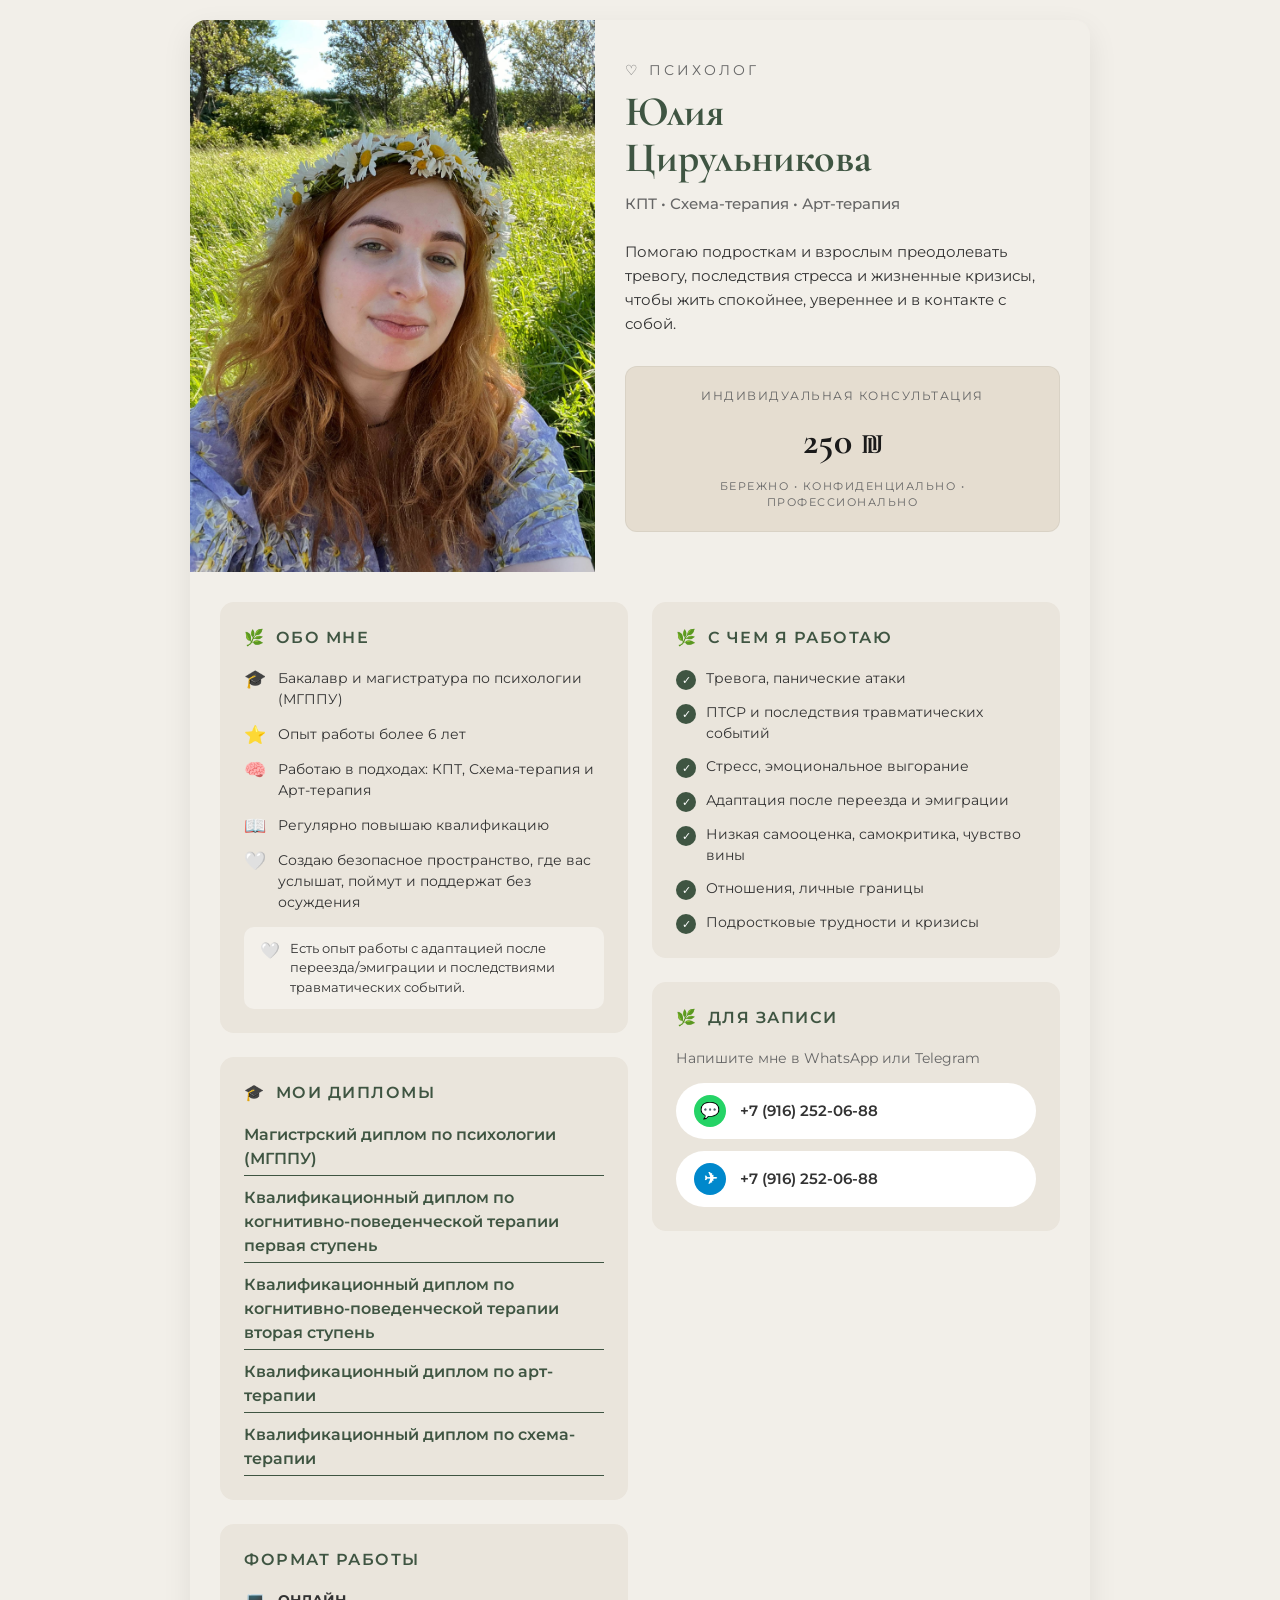
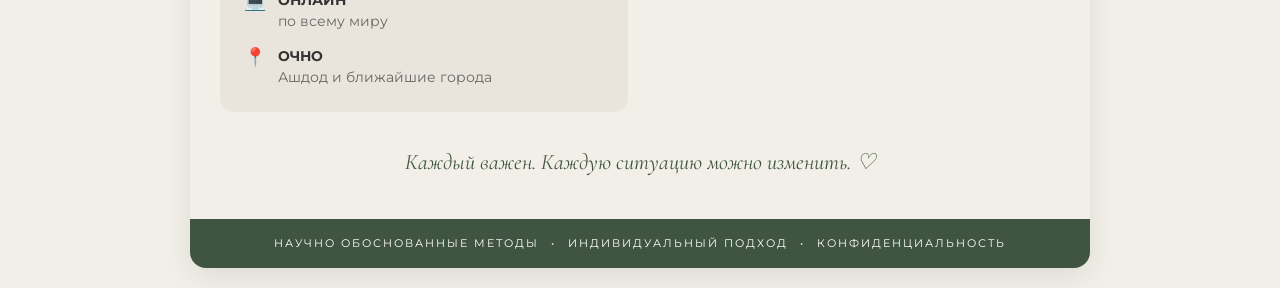
==== index.html @ 075dfcdb "rotate files" ====
<!DOCTYPE html>
<html lang="ru">
<head>
    <meta charset="UTF-8">
    <meta name="viewport" content="width=device-width, initial-scale=1.0">
    <title>Психолог Юлия Цирульникова</title>
    <link rel="preconnect" href="https://fonts.googleapis.com">
    <link rel="preconnect" href="https://fonts.gstatic.com" crossorigin>
    <link href="https://fonts.googleapis.com/css2?family=Cormorant+Garamond:ital,wght@0,500;0,600;0,700;1,400&family=Montserrat:wght@300;400;500;600;700&display=swap" rel="stylesheet">
    <style>
        :root {
            --bg-page: #f2efe9;
            --card-bg: #eae5dc;
            --card-accent: #e5ddd0;
            --text-main: #333333;
            --text-muted: #666666;
            --green-dark: #3f5542;
            --green-accent: #2e7d32;
            --gold-accent: #c49a45;
            --white: #ffffff;
            --font-title: 'Cormorant Garamond', serif;
            --font-body: 'Montserrat', sans-serif;
        }

        * {
            box-sizing: border-box;
            margin: 0;
            padding: 0;
        }

        body {
            font-family: var(--font-body);
            background-color: var(--bg-page);
            color: var(--text-main);
            line-height: 1.5;
            padding: 20px 10px;
            display: flex;
            justify-content: center;
            -webkit-text-size-adjust: 100%;
            text-size-adjust: 100%;
        }

        .container {
            max-width: 900px;
            width: 100%;
            background: var(--bg-page);
            border-radius: 16px;
            box-shadow: 0 10px 30px rgba(0,0,0,0.08);
            overflow: hidden;
            display: flex;
            flex-direction: column;
        }

        /* Hero Section */
        .hero {
            display: grid;
            grid-template-columns: 1fr;
            background-color: var(--bg-page);
        }

        @media (min-width: 768px) {
            .hero {
                grid-template-columns: 45% 55%;
            }
        }

        .hero-image {
            position: relative;
            min-height: 380px;
        }

        .hero-image img {
            width: 100%;
            height: 100%;
            object-fit: cover;
            display: block;
        }

        .hero-content {
            padding: 40px 30px;
            display: flex;
            flex-direction: column;
            justify-content: center;
        }

        .subtitle-top {
            text-transform: uppercase;
            letter-spacing: 3px;
            font-size: 14px;
            color: var(--text-muted);
            margin-bottom: 8px;
            display: flex;
            align-items: center;
            gap: 8px;
        }

        .main-title {
            font-family: var(--font-title);
            font-size: 42px;
            line-height: 1.1;
            font-weight: 700;
            color: var(--green-dark);
            margin-bottom: 12px;
        }

        .methods-tag {
            font-size: 15px;
            color: var(--text-muted);
            font-weight: 500;
            margin-bottom: 24px;
        }

        .hero-description {
            font-size: 15px;
            color: var(--text-main);
            margin-bottom: 30px;
            line-height: 1.6;
        }

        /* Price Card */
        .price-card {
            background-color: var(--card-accent);
            border-radius: 12px;
            padding: 20px 24px;
            text-align: center;
            border: 1px solid rgba(0,0,0,0.05);
        }

        .price-card .type {
            text-transform: uppercase;
            font-size: 12px;
            letter-spacing: 1.5px;
            color: var(--text-muted);
            margin-bottom: 8px;
        }

        .price-card .amount {
            font-family: var(--font-title);
            font-size: 38px;
            font-weight: 700;
            color: #1a1a1a;
            display: flex;
            align-items: center;
            justify-content: center;
            gap: 6px;
        }

        .price-card .values {
            font-size: 11px;
            text-transform: uppercase;
            letter-spacing: 1.5px;
            color: var(--text-muted);
            margin-top: 8px;
        }

        /* Grid Section */
        .main-grid {
            padding: 30px;
            display: grid;
            grid-template-columns: 1fr;
            gap: 24px;
        }

        @media (min-width: 768px) {
            .main-grid {
                grid-template-columns: 1fr 1fr;
            }
        }

        .card {
            background-color: var(--card-bg);
            border-radius: 14px;
            padding: 24px;
            overflow-wrap: anywhere;
            word-break: break-word;
        }

        .diploma-list {
            display: flex;
            flex-direction: column;
            gap: 10px;
            margin-top: 4px;
        }

        .diploma-link {
            display: block;
            color: var(--green-dark);
            font-weight: 600;
            text-decoration: none;
            border-bottom: 1px solid var(--green-dark);
            padding-bottom: 4px;
            line-height: 1.5;
        }

        .diploma-link:hover,
        .diploma-link:focus {
            color: var(--green-accent);
            border-color: var(--green-accent);
        }

        .card-title {
            text-transform: uppercase;
            font-size: 16px;
            letter-spacing: 1.5px;
            font-weight: 600;
            color: var(--green-dark);
            margin-bottom: 18px;
            display: flex;
            align-items: center;
            gap: 10px;
        }

        /* Lists */
        .info-list {
            list-style: none;
            display: flex;
            flex-direction: column;
            gap: 14px;
        }

        .info-list li {
            display: flex;
            align-items: flex-start;
            gap: 12px;
            font-size: 14px;
        }

        .info-list .icon {
            font-size: 18px;
            line-height: 1;
            flex-shrink: 0;
            margin-top: 2px;
        }

        .check-list {
            list-style: none;
            display: flex;
            flex-direction: column;
            gap: 12px;
        }

        .check-list li {
            display: flex;
            align-items: flex-start;
            gap: 10px;
            font-size: 14px;
        }

        .check-icon {
            width: 20px;
            height: 20px;
            background-color: var(--green-dark);
            color: var(--white);
            border-radius: 50%;
            display: flex;
            align-items: center;
            justify-content: center;
            font-size: 11px;
            flex-shrink: 0;
            margin-top: 2px;
        }

        /* Highlight Box */
        .highlight-box {
            background-color: rgba(255,255,255,0.4);
            border-radius: 10px;
            padding: 12px 16px;
            margin-top: 14px;
            font-size: 13px;
            display: flex;
            gap: 10px;
            align-items: flex-start;
        }

        /* Quote Banner */
        .quote-banner {
            grid-column: 1 / -1;
            text-align: center;
            font-family: var(--font-title);
            font-style: italic;
            font-size: 22px;
            color: var(--green-dark);
            padding: 10px 0;
        }

        /* Contact Section */
        .contact-list {
            display: flex;
            flex-direction: column;
            gap: 12px;
            margin-top: 10px;
        }

        .contact-btn {
            display: flex;
            align-items: center;
            gap: 14px;
            padding: 12px 18px;
            border-radius: 30px;
            text-decoration: none;
            color: var(--text-main);
            font-weight: 600;
            font-size: 15px;
            background-color: var(--white);
            transition: transform 0.2s, box-shadow 0.2s;
        }

        .contact-btn:hover {
            transform: translateY(-2px);
            box-shadow: 0 4px 12px rgba(0,0,0,0.08);
        }

        .btn-icon {
            width: 32px;
            height: 32px;
            border-radius: 50%;
            display: flex;
            align-items: center;
            justify-content: center;
            color: white;
            font-size: 16px;
        }

        .whatsapp .btn-icon { background-color: #25D366; }
        .telegram .btn-icon { background-color: #0088cc; }

        /* Footer */
        .footer-bar {
            background-color: var(--green-dark);
            color: var(--white);
            text-align: center;
            padding: 16px 20px;
            font-size: 11px;
            text-transform: uppercase;
            letter-spacing: 2px;
            display: flex;
            flex-wrap: wrap;
            justify-content: center;
            gap: 12px;
        }

        .footer-bar span:not(:last-child)::after {
            content: "•";
            margin-left: 12px;
        }

        @media (max-width: 480px) {
            .main-grid {
                padding: 20px;
                gap: 18px;
            }

            .card {
                padding: 18px;
            }

            .hero-content {
                padding: 28px 20px;
            }

            .main-title {
                font-size: 34px;
            }
        }
    </style>
</head>
<body>

    <div class="container">
        
        <!-- Hero Header -->
        <section class="hero">
            <div class="hero-image">
                <!-- Replace src with your main photo link -->
                <img src="photo.jpg" alt="Психолог Юлия Цирульникова">
            </div>
            <div class="hero-content">
                <div class="subtitle-top">
                    <span>♡</span> ПСИХОЛОГ
                </div>
                <h1 class="main-title">Юлия<br>Цирульникова</h1>
                <div class="methods-tag">КПТ • Схема-терапия • Арт-терапия</div>
                <p class="hero-description">
                    Помогаю подросткам и взрослым преодолевать тревогу, последствия стресса и жизненные кризисы, чтобы жить спокойнее, увереннее и в контакте с собой.
                </p>
                
                <div class="price-card">
                    <div class="type">Индивидуальная консультация</div>
                    <div class="amount">250 ₪</div>
                    <div class="values">Бережно • Конфиденциально • Профессионально</div>
                </div>
            </div>
        </section>

        <!-- Main Content Grid -->
        <div class="main-grid">
            
            <!-- Column 1: About & Format -->
            <div style="display: flex; flex-direction: column; gap: 24px;">
                
                <!-- About Me -->
                <div class="card">
                    <h2 class="card-title"><span>🌿</span> Обо мне</h2>
                    <ul class="info-list">
                        <li>
                            <span class="icon">🎓</span>
                            <span>Бакалавр и магистратура по психологии (МГППУ)</span>
                        </li>
                        <li>
                            <span class="icon">⭐</span>
                            <span>Опыт работы более 6 лет</span>
                        </li>
                        <li>
                            <span class="icon">🧠</span>
                            <span>Работаю в подходах: КПТ, Схема-терапия и Арт-терапия</span>
                        </li>
                        <li>
                            <span class="icon">📖</span>
                            <span>Регулярно повышаю квалификацию</span>
                        </li>
                        <li>
                            <span class="icon">🤍</span>
                            <span>Создаю безопасное пространство, где вас услышат, поймут и поддержат без осуждения</span>
                        </li>
                    </ul>

                    <div class="highlight-box">
                        <span style="font-size: 16px;">🤍</span>
                        <span>Есть опыт работы с адаптацией после переезда/эмиграции и последствиями травматических событий.</span>
                    </div>
                </div>

                <!-- Diplomas -->
                <div class="card">
                    <h2 class="card-title"><span>🎓</span> Мои дипломы</h2>
                    <div class="diploma-list">
                        <a href="Dip.jpg" target="_blank" rel="noopener noreferrer" class="diploma-link">Магистрский диплом по психологии (МГППУ)</a>
                        <a href="KBT.pdf" target="_blank" rel="noopener noreferrer" class="diploma-link">Квалификационный диплом по когнитивно-поведенческой терапии первая ступень</a>
                        <a href="KBT2_rotate.pdf" target="_blank" rel="noopener noreferrer" class="diploma-link">Квалификационный диплом по когнитивно-поведенческой терапии вторая ступень</a>
                        <a href="ART_rotate.pdf" target="_blank" rel="noopener noreferrer" class="diploma-link">Квалификационный диплом по арт-терапии</a>
                        <a href="Schema_therapy.jpg" target="_blank" rel="noopener noreferrer" class="diploma-link">Квалификационный диплом по схема-терапии</a>
                    </div>
                </div>

                <!-- Format -->
                <div class="card">
                    <h2 class="card-title">Формат работы</h2>
                    <ul class="info-list">
                        <li>
                            <span class="icon">💻</span>
                            <div>
                                <strong>ОНЛАЙН</strong><br>
                                <span style="color: var(--text-muted);">по всему миру</span>
                            </div>
                        </li>
                        <li>
                            <span class="icon">📍</span>
                            <div>
                                <strong>ОЧНО</strong><br>
                                <span style="color: var(--text-muted);">Ашдод и ближайшие города</span>
                            </div>
                        </li>
                    </ul>
                </div>

            </div>

            <!-- Column 2: Focus Areas & Contacts -->
            <div style="display: flex; flex-direction: column; gap: 24px;">
                
                <!-- Services / Topics -->
                <div class="card">
                    <h2 class="card-title"><span>🌿</span> С чем я работаю</h2>
                    <ul class="check-list">
                        <li><span class="check-icon">✓</span><span>Тревога, панические атаки</span></li>
                        <li><span class="check-icon">✓</span><span>ПТСР и последствия травматических событий</span></li>
                        <li><span class="check-icon">✓</span><span>Стресс, эмоциональное выгорание</span></li>
                        <li><span class="check-icon">✓</span><span>Адаптация после переезда и эмиграции</span></li>
                        <li><span class="check-icon">✓</span><span>Низкая самооценка, самокритика, чувство вины</span></li>
                        <li><span class="check-icon">✓</span><span>Отношения, личные границы</span></li>
                        <li><span class="check-icon">✓</span><span>Подростковые трудности и кризисы</span></li>
                    </ul>
                </div>

                <!-- Contacts -->
                <div class="card">
                    <h2 class="card-title"><span>🌿</span> Для записи</h2>
                    <p style="font-size: 14px; color: var(--text-muted); margin-bottom: 14px;">Напишите мне в WhatsApp или Telegram</p>
                    
                    <div class="contact-list">
                        <a href="https://wa.me/79162520688" class="contact-btn whatsapp" target="_blank">
                            <span class="btn-icon">💬</span>
                            <span>+7 (916) 252-06-88</span>
                        </a>
                        <a href="https://t.me/+79162520688" class="contact-btn telegram" target="_blank">
                            <span class="btn-icon">✈</span>
                            <span>+7 (916) 252-06-88</span>
                        </a>
                    </div>
                </div>

            </div>

            <!-- Quote Banner -->
            <div class="quote-banner">
                Каждый важен. Каждую ситуацию можно изменить. ♡
            </div>

        </div>

        <!-- Footer -->
        <footer class="footer-bar">
            <span>Научно обоснованные методы</span>
            <span>Индивидуальный подход</span>
            <span>Конфиденциальность</span>
        </footer>

    </div>

</body>
</html>
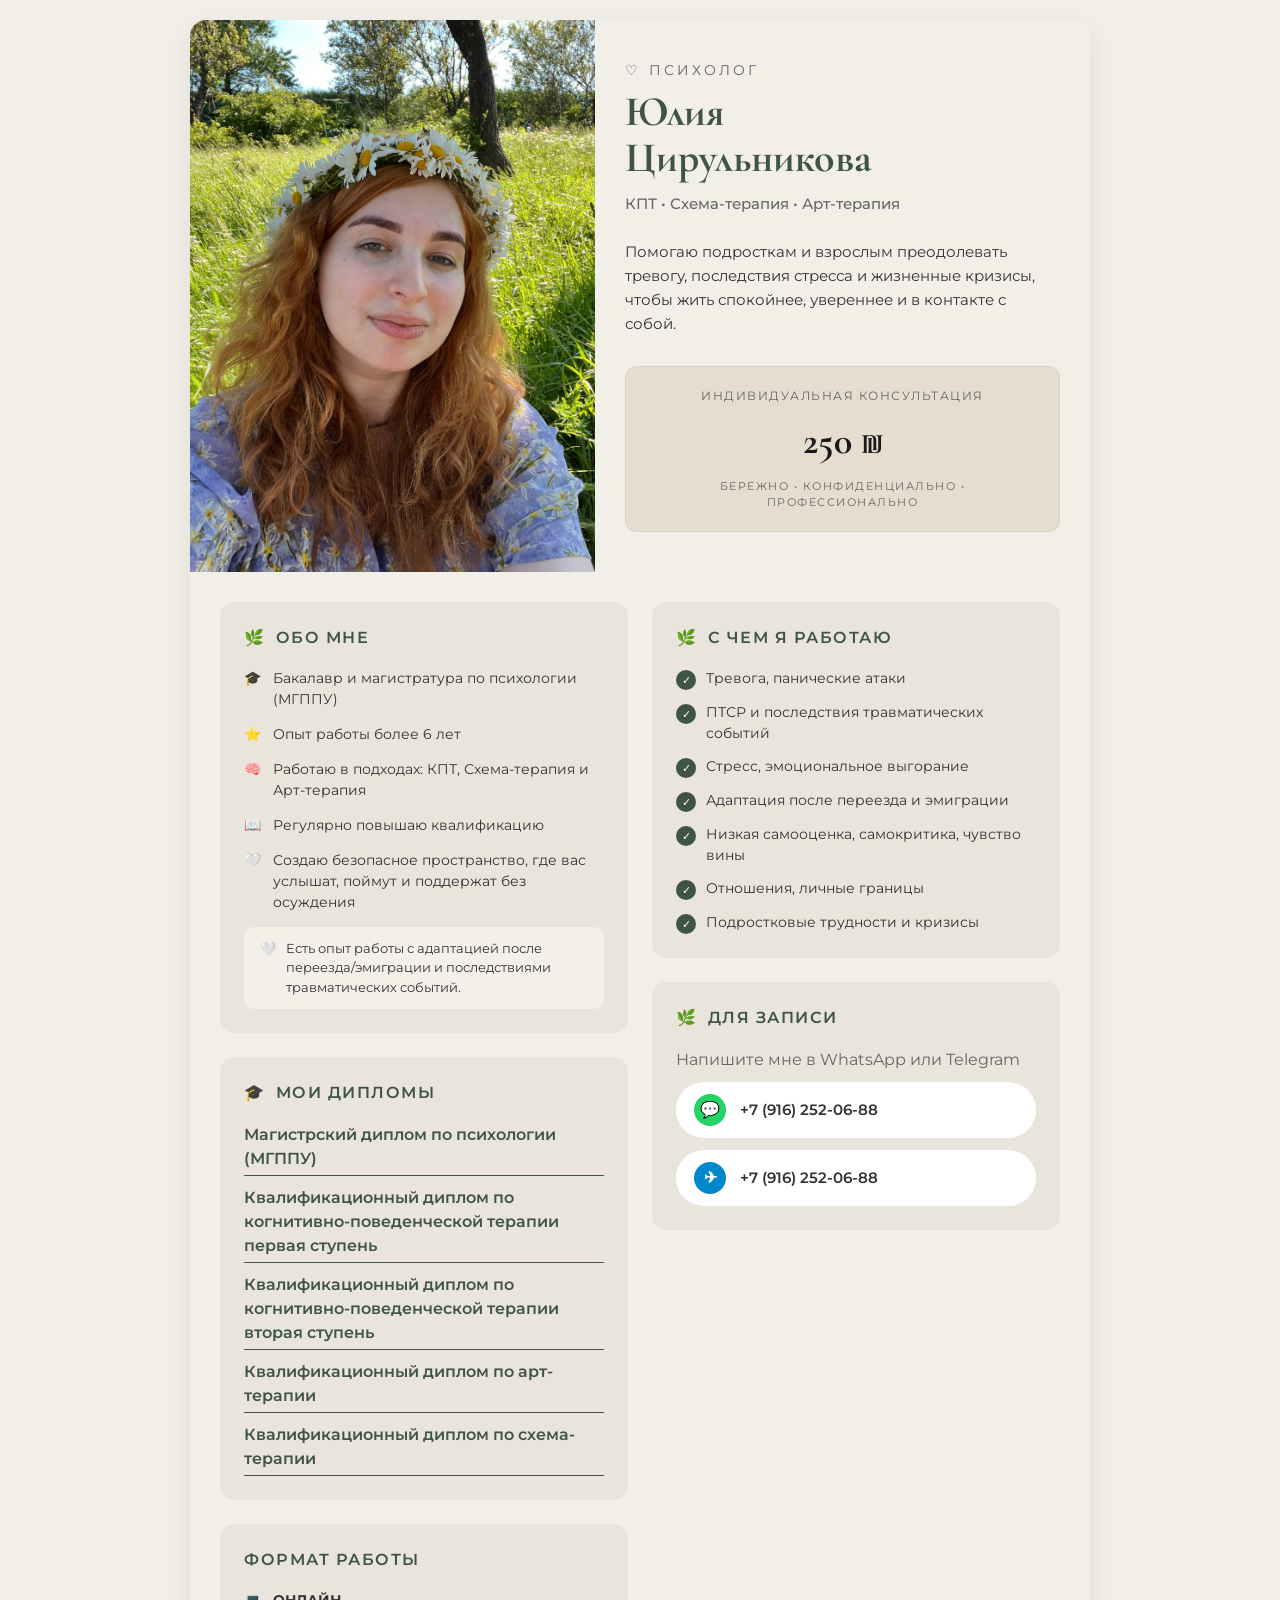
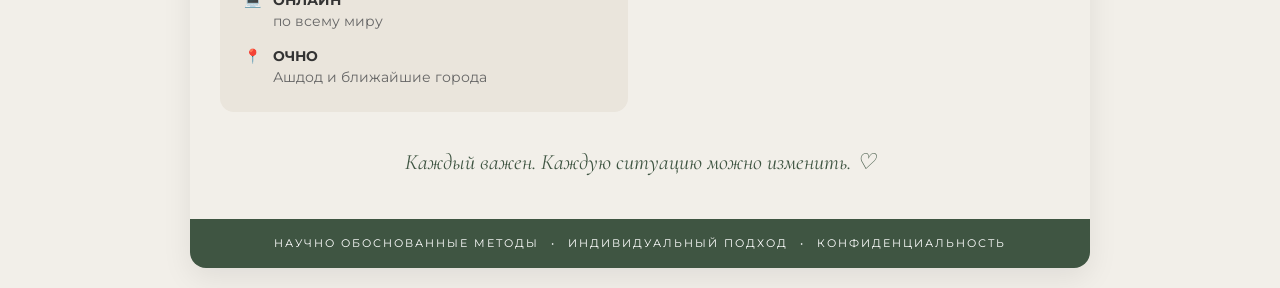
==== commit 7fff40d0: "Architectural change" ====
--- a/index.html
+++ b/index.html
@@ -1,368 +1,22 @@
 <!DOCTYPE html>
 <html lang="ru">
 <head>
+    <!-- Google tag (gtag.js) -->
+    <script async src="https://www.googletagmanager.com/gtag/js?id=G-1VH18K342C"></script>
+    <script>
+        window.dataLayer = window.dataLayer || [];
+        function gtag(){dataLayer.push(arguments);}
+        gtag('js', new Date());
+
+        gtag('config', 'G-1VH18K342C');
+    </script>
     <meta charset="UTF-8">
     <meta name="viewport" content="width=device-width, initial-scale=1.0">
     <title>Психолог Юлия Цирульникова</title>
     <link rel="preconnect" href="https://fonts.googleapis.com">
     <link rel="preconnect" href="https://fonts.gstatic.com" crossorigin>
     <link href="https://fonts.googleapis.com/css2?family=Cormorant+Garamond:ital,wght@0,500;0,600;0,700;1,400&family=Montserrat:wght@300;400;500;600;700&display=swap" rel="stylesheet">
-    <style>
-        :root {
-            --bg-page: #f2efe9;
-            --card-bg: #eae5dc;
-            --card-accent: #e5ddd0;
-            --text-main: #333333;
-            --text-muted: #666666;
-            --green-dark: #3f5542;
-            --green-accent: #2e7d32;
-            --gold-accent: #c49a45;
-            --white: #ffffff;
-            --font-title: 'Cormorant Garamond', serif;
-            --font-body: 'Montserrat', sans-serif;
-        }
-
-        * {
-            box-sizing: border-box;
-            margin: 0;
-            padding: 0;
-        }
-
-        body {
-            font-family: var(--font-body);
-            background-color: var(--bg-page);
-            color: var(--text-main);
-            line-height: 1.5;
-            padding: 20px 10px;
-            display: flex;
-            justify-content: center;
-            -webkit-text-size-adjust: 100%;
-            text-size-adjust: 100%;
-        }
-
-        .container {
-            max-width: 900px;
-            width: 100%;
-            background: var(--bg-page);
-            border-radius: 16px;
-            box-shadow: 0 10px 30px rgba(0,0,0,0.08);
-            overflow: hidden;
-            display: flex;
-            flex-direction: column;
-        }
-
-        /* Hero Section */
-        .hero {
-            display: grid;
-            grid-template-columns: 1fr;
-            background-color: var(--bg-page);
-        }
-
-        @media (min-width: 768px) {
-            .hero {
-                grid-template-columns: 45% 55%;
-            }
-        }
-
-        .hero-image {
-            position: relative;
-            min-height: 380px;
-        }
-
-        .hero-image img {
-            width: 100%;
-            height: 100%;
-            object-fit: cover;
-            display: block;
-        }
-
-        .hero-content {
-            padding: 40px 30px;
-            display: flex;
-            flex-direction: column;
-            justify-content: center;
-        }
-
-        .subtitle-top {
-            text-transform: uppercase;
-            letter-spacing: 3px;
-            font-size: 14px;
-            color: var(--text-muted);
-            margin-bottom: 8px;
-            display: flex;
-            align-items: center;
-            gap: 8px;
-        }
-
-        .main-title {
-            font-family: var(--font-title);
-            font-size: 42px;
-            line-height: 1.1;
-            font-weight: 700;
-            color: var(--green-dark);
-            margin-bottom: 12px;
-        }
-
-        .methods-tag {
-            font-size: 15px;
-            color: var(--text-muted);
-            font-weight: 500;
-            margin-bottom: 24px;
-        }
-
-        .hero-description {
-            font-size: 15px;
-            color: var(--text-main);
-            margin-bottom: 30px;
-            line-height: 1.6;
-        }
-
-        /* Price Card */
-        .price-card {
-            background-color: var(--card-accent);
-            border-radius: 12px;
-            padding: 20px 24px;
-            text-align: center;
-            border: 1px solid rgba(0,0,0,0.05);
-        }
-
-        .price-card .type {
-            text-transform: uppercase;
-            font-size: 12px;
-            letter-spacing: 1.5px;
-            color: var(--text-muted);
-            margin-bottom: 8px;
-        }
-
-        .price-card .amount {
-            font-family: var(--font-title);
-            font-size: 38px;
-            font-weight: 700;
-            color: #1a1a1a;
-            display: flex;
-            align-items: center;
-            justify-content: center;
-            gap: 6px;
-        }
-
-        .price-card .values {
-            font-size: 11px;
-            text-transform: uppercase;
-            letter-spacing: 1.5px;
-            color: var(--text-muted);
-            margin-top: 8px;
-        }
-
-        /* Grid Section */
-        .main-grid {
-            padding: 30px;
-            display: grid;
-            grid-template-columns: 1fr;
-            gap: 24px;
-        }
-
-        @media (min-width: 768px) {
-            .main-grid {
-                grid-template-columns: 1fr 1fr;
-            }
-        }
-
-        .card {
-            background-color: var(--card-bg);
-            border-radius: 14px;
-            padding: 24px;
-            overflow-wrap: anywhere;
-            word-break: break-word;
-        }
-
-        .diploma-list {
-            display: flex;
-            flex-direction: column;
-            gap: 10px;
-            margin-top: 4px;
-        }
-
-        .diploma-link {
-            display: block;
-            color: var(--green-dark);
-            font-weight: 600;
-            text-decoration: none;
-            border-bottom: 1px solid var(--green-dark);
-            padding-bottom: 4px;
-            line-height: 1.5;
-        }
-
-        .diploma-link:hover,
-        .diploma-link:focus {
-            color: var(--green-accent);
-            border-color: var(--green-accent);
-        }
-
-        .card-title {
-            text-transform: uppercase;
-            font-size: 16px;
-            letter-spacing: 1.5px;
-            font-weight: 600;
-            color: var(--green-dark);
-            margin-bottom: 18px;
-            display: flex;
-            align-items: center;
-            gap: 10px;
-        }
-
-        /* Lists */
-        .info-list {
-            list-style: none;
-            display: flex;
-            flex-direction: column;
-            gap: 14px;
-        }
-
-        .info-list li {
-            display: flex;
-            align-items: flex-start;
-            gap: 12px;
-            font-size: 14px;
-        }
-
-        .info-list .icon {
-            font-size: 18px;
-            line-height: 1;
-            flex-shrink: 0;
-            margin-top: 2px;
-        }
-
-        .check-list {
-            list-style: none;
-            display: flex;
-            flex-direction: column;
-            gap: 12px;
-        }
-
-        .check-list li {
-            display: flex;
-            align-items: flex-start;
-            gap: 10px;
-            font-size: 14px;
-        }
-
-        .check-icon {
-            width: 20px;
-            height: 20px;
-            background-color: var(--green-dark);
-            color: var(--white);
-            border-radius: 50%;
-            display: flex;
-            align-items: center;
-            justify-content: center;
-            font-size: 11px;
-            flex-shrink: 0;
-            margin-top: 2px;
-        }
-
-        /* Highlight Box */
-        .highlight-box {
-            background-color: rgba(255,255,255,0.4);
-            border-radius: 10px;
-            padding: 12px 16px;
-            margin-top: 14px;
-            font-size: 13px;
-            display: flex;
-            gap: 10px;
-            align-items: flex-start;
-        }
-
-        /* Quote Banner */
-        .quote-banner {
-            grid-column: 1 / -1;
-            text-align: center;
-            font-family: var(--font-title);
-            font-style: italic;
-            font-size: 22px;
-            color: var(--green-dark);
-            padding: 10px 0;
-        }
-
-        /* Contact Section */
-        .contact-list {
-            display: flex;
-            flex-direction: column;
-            gap: 12px;
-            margin-top: 10px;
-        }
-
-        .contact-btn {
-            display: flex;
-            align-items: center;
-            gap: 14px;
-            padding: 12px 18px;
-            border-radius: 30px;
-            text-decoration: none;
-            color: var(--text-main);
-            font-weight: 600;
-            font-size: 15px;
-            background-color: var(--white);
-            transition: transform 0.2s, box-shadow 0.2s;
-        }
-
-        .contact-btn:hover {
-            transform: translateY(-2px);
-            box-shadow: 0 4px 12px rgba(0,0,0,0.08);
-        }
-
-        .btn-icon {
-            width: 32px;
-            height: 32px;
-            border-radius: 50%;
-            display: flex;
-            align-items: center;
-            justify-content: center;
-            color: white;
-            font-size: 16px;
-        }
-
-        .whatsapp .btn-icon { background-color: #25D366; }
-        .telegram .btn-icon { background-color: #0088cc; }
-
-        /* Footer */
-        .footer-bar {
-            background-color: var(--green-dark);
-            color: var(--white);
-            text-align: center;
-            padding: 16px 20px;
-            font-size: 11px;
-            text-transform: uppercase;
-            letter-spacing: 2px;
-            display: flex;
-            flex-wrap: wrap;
-            justify-content: center;
-            gap: 12px;
-        }
-
-        .footer-bar span:not(:last-child)::after {
-            content: "•";
-            margin-left: 12px;
-        }
-
-        @media (max-width: 480px) {
-            .main-grid {
-                padding: 20px;
-                gap: 18px;
-            }
-
-            .card {
-                padding: 18px;
-            }
-
-            .hero-content {
-                padding: 28px 20px;
-            }
-
-            .main-title {
-                font-size: 34px;
-            }
-        }
-    </style>
+    <link rel="stylesheet" href="css/style.css">
 </head>
 <body>
 
@@ -372,7 +26,7 @@
         <section class="hero">
             <div class="hero-image">
                 <!-- Replace src with your main photo link -->
-                <img src="photo.jpg" alt="Психолог Юлия Цирульникова">
+                <img src="assets/photo.jpg" alt="Психолог Юлия Цирульникова">
             </div>
             <div class="hero-content">
                 <div class="subtitle-top">
@@ -396,7 +50,7 @@
         <div class="main-grid">
             
             <!-- Column 1: About & Format -->
-            <div style="display: flex; flex-direction: column; gap: 24px;">
+            <div class="column-stack">
                 
                 <!-- About Me -->
                 <div class="card">
@@ -425,7 +79,7 @@
                     </ul>
 
                     <div class="highlight-box">
-                        <span style="font-size: 16px;">🤍</span>
+                        <span class="highlight-icon">🤍</span>
                         <span>Есть опыт работы с адаптацией после переезда/эмиграции и последствиями травматических событий.</span>
                     </div>
                 </div>
@@ -434,11 +88,11 @@
                 <div class="card">
                     <h2 class="card-title"><span>🎓</span> Мои дипломы</h2>
                     <div class="diploma-list">
-                        <a href="Dip.jpg" target="_blank" rel="noopener noreferrer" class="diploma-link">Магистрский диплом по психологии (МГППУ)</a>
-                        <a href="KBT.pdf" target="_blank" rel="noopener noreferrer" class="diploma-link">Квалификационный диплом по когнитивно-поведенческой терапии первая ступень</a>
-                        <a href="KBT2_rotate.pdf" target="_blank" rel="noopener noreferrer" class="diploma-link">Квалификационный диплом по когнитивно-поведенческой терапии вторая ступень</a>
-                        <a href="ART_rotate.pdf" target="_blank" rel="noopener noreferrer" class="diploma-link">Квалификационный диплом по арт-терапии</a>
-                        <a href="Schema_therapy.jpg" target="_blank" rel="noopener noreferrer" class="diploma-link">Квалификационный диплом по схема-терапии</a>
+                        <a href="assets/Dip.jpg" target="_blank" rel="noopener noreferrer" class="diploma-link">Магистрский диплом по психологии (МГППУ)</a>
+                        <a href="assets/KBT.pdf" target="_blank" rel="noopener noreferrer" class="diploma-link">Квалификационный диплом по когнитивно-поведенческой терапии первая ступень</a>
+                        <a href="assets/KBT2_rotate.pdf" target="_blank" rel="noopener noreferrer" class="diploma-link">Квалификационный диплом по когнитивно-поведенческой терапии вторая ступень</a>
+                        <a href="assets/ART_rotate.pdf" target="_blank" rel="noopener noreferrer" class="diploma-link">Квалификационный диплом по арт-терапии</a>
+                        <a href="assets/Schema_therapy.jpg" target="_blank" rel="noopener noreferrer" class="diploma-link">Квалификационный диплом по схема-терапии</a>
                     </div>
                 </div>
 
@@ -450,14 +104,14 @@
                             <span class="icon">💻</span>
                             <div>
                                 <strong>ОНЛАЙН</strong><br>
-                                <span style="color: var(--text-muted);">по всему миру</span>
+                                <span class="muted-text">по всему миру</span>
                             </div>
                         </li>
                         <li>
                             <span class="icon">📍</span>
                             <div>
                                 <strong>ОЧНО</strong><br>
-                                <span style="color: var(--text-muted);">Ашдод и ближайшие города</span>
+                                <span class="muted-text">Ашдод и ближайшие города</span>
                             </div>
                         </li>
                     </ul>
@@ -466,7 +120,7 @@
             </div>
 
             <!-- Column 2: Focus Areas & Contacts -->
-            <div style="display: flex; flex-direction: column; gap: 24px;">
+            <div class="column-stack">
                 
                 <!-- Services / Topics -->
                 <div class="card">
@@ -485,7 +139,7 @@
                 <!-- Contacts -->
                 <div class="card">
                     <h2 class="card-title"><span>🌿</span> Для записи</h2>
-                    <p style="font-size: 14px; color: var(--text-muted); margin-bottom: 14px;">Напишите мне в WhatsApp или Telegram</p>
+                    <p class="contact-text">Напишите мне в WhatsApp или Telegram</p>
                     
                     <div class="contact-list">
                         <a href="https://wa.me/79162520688" class="contact-btn whatsapp" target="_blank">
--- a/css/style.css
+++ b/css/style.css
@@ -0,0 +1,358 @@
+:root {
+    --bg-page: #f2efe9;
+    --card-bg: #eae5dc;
+    --card-accent: #e5ddd0;
+    --text-main: #333333;
+    --text-muted: #666666;
+    --green-dark: #3f5542;
+    --green-accent: #2e7d32;
+    --gold-accent: #c49a45;
+    --white: #ffffff;
+    --font-title: 'Cormorant Garamond', serif;
+    --font-body: 'Montserrat', sans-serif;
+}
+
+* {
+    box-sizing: border-box;
+    margin: 0;
+    padding: 0;
+}
+
+body {
+    font-family: var(--font-body);
+    background-color: var(--bg-page);
+    color: var(--text-main);
+    line-height: 1.5;
+    padding: 20px 10px;
+    display: flex;
+    justify-content: center;
+    -webkit-text-size-adjust: 100%;
+    text-size-adjust: 100%;
+}
+
+.container {
+    max-width: 900px;
+    width: 100%;
+    background: var(--bg-page);
+    border-radius: 16px;
+    box-shadow: 0 10px 30px rgba(0,0,0,0.08);
+    overflow: hidden;
+    display: flex;
+    flex-direction: column;
+}
+
+/* Hero Section */
+.hero {
+    display: grid;
+    grid-template-columns: 1fr;
+    background-color: var(--bg-page);
+}
+
+@media (min-width: 768px) {
+    .hero {
+        grid-template-columns: 45% 55%;
+    }
+}
+
+.hero-image {
+    position: relative;
+    min-height: 380px;
+}
+
+.hero-image img {
+    width: 100%;
+    height: 100%;
+    object-fit: cover;
+    display: block;
+}
+
+.hero-content {
+    padding: 40px 30px;
+    display: flex;
+    flex-direction: column;
+    justify-content: center;
+}
+
+.subtitle-top {
+    text-transform: uppercase;
+    letter-spacing: 3px;
+    font-size: 14px;
+    color: var(--text-muted);
+    margin-bottom: 8px;
+    display: flex;
+    align-items: center;
+    gap: 8px;
+}
+
+.main-title {
+    font-family: var(--font-title);
+    font-size: 42px;
+    line-height: 1.1;
+    font-weight: 700;
+    color: var(--green-dark);
+    margin-bottom: 12px;
+}
+
+.methods-tag {
+    font-size: 15px;
+    color: var(--text-muted);
+    font-weight: 500;
+    margin-bottom: 24px;
+}
+
+.hero-description {
+    font-size: 15px;
+    color: var(--text-main);
+    margin-bottom: 30px;
+    line-height: 1.6;
+}
+
+/* Price Card */
+.price-card {
+    background-color: var(--card-accent);
+    border-radius: 12px;
+    padding: 20px 24px;
+    text-align: center;
+    border: 1px solid rgba(0,0,0,0.05);
+}
+
+.price-card .type {
+    text-transform: uppercase;
+    font-size: 12px;
+    letter-spacing: 1.5px;
+    color: var(--text-muted);
+    margin-bottom: 8px;
+}
+
+.price-card .amount {
+    font-family: var(--font-title);
+    font-size: 38px;
+    font-weight: 700;
+    color: #1a1a1a;
+    display: flex;
+    align-items: center;
+    justify-content: center;
+    gap: 6px;
+}
+
+.price-card .values {
+    font-size: 11px;
+    text-transform: uppercase;
+    letter-spacing: 1.5px;
+    color: var(--text-muted);
+    margin-top: 8px;
+}
+
+/* Grid Section */
+.main-grid {
+    padding: 30px;
+    display: grid;
+    grid-template-columns: 1fr;
+    gap: 24px;
+}
+
+@media (min-width: 768px) {
+    .main-grid {
+        grid-template-columns: 1fr 1fr;
+    }
+}
+
+.card {
+    background-color: var(--card-bg);
+    border-radius: 14px;
+    padding: 24px;
+    overflow-wrap: anywhere;
+    word-break: break-word;
+}
+
+.diploma-list {
+    display: flex;
+    flex-direction: column;
+    gap: 10px;
+    margin-top: 4px;
+}
+
+.diploma-link {
+    display: block;
+    color: var(--green-dark);
+    font-weight: 600;
+    text-decoration: none;
+    border-bottom: 1px solid var(--green-dark);
+    padding-bottom: 4px;
+    line-height: 1.5;
+}
+
+.diploma-link:hover,
+.diploma-link:focus {
+    color: var(--green-accent);
+    border-color: var(--green-accent);
+}
+
+.card-title {
+    text-transform: uppercase;
+    font-size: 16px;
+    letter-spacing: 1.5px;
+    font-weight: 600;
+    color: var(--green-dark);
+    margin-bottom: 18px;
+    display: flex;
+    align-items: center;
+    gap: 10px;
+}
+
+/* Lists */
+.info-list {
+    list-style: none;
+    display: flex;
+    flex-direction: column;
+    gap: 14px;
+}
+
+.info-list li {
+    display: flex;
+    align-items: flex-start;
+    gap: 12px;
+    font-size: 14px;
+}
+
+.check-list {
+    list-style: none;
+    display: flex;
+    flex-direction: column;
+    gap: 12px;
+}
+
+.check-list li {
+    display: flex;
+    align-items: flex-start;
+    gap: 10px;
+    font-size: 14px;
+}
+
+.check-icon {
+    width: 20px;
+    height: 20px;
+    background-color: var(--green-dark);
+    color: var(--white);
+    border-radius: 50%;
+    display: flex;
+    align-items: center;
+    justify-content: center;
+    font-size: 11px;
+    flex-shrink: 0;
+    margin-top: 2px;
+}
+
+/* Highlight Box */
+.highlight-box {
+    background-color: rgba(255,255,255,0.4);
+    border-radius: 10px;
+    padding: 12px 16px;
+    margin-top: 14px;
+    font-size: 13px;
+    display: flex;
+    gap: 10px;
+    align-items: flex-start;
+}
+
+/* Quote Banner */
+.quote-banner {
+    grid-column: 1 / -1;
+    text-align: center;
+    font-family: var(--font-title);
+    font-style: italic;
+    font-size: 22px;
+    color: var(--green-dark);
+    padding: 10px 0;
+}
+
+/* Contact Section */
+.contact-list {
+    display: flex;
+    flex-direction: column;
+    gap: 12px;
+    margin-top: 10px;
+}
+
+.contact-btn {
+    display: flex;
+    align-items: center;
+    gap: 14px;
+    padding: 12px 18px;
+    border-radius: 30px;
+    text-decoration: none;
+    color: var(--text-main);
+    font-weight: 600;
+    font-size: 15px;
+    background-color: var(--white);
+    transition: transform 0.2s, box-shadow 0.2s;
+}
+
+.column-stack {
+    display: flex;
+    flex-direction: column;
+    gap: 24px;
+}
+
+.muted-text,
+.contact-text {
+    color: var(--text-muted);
+}
+
+.contact-btn:hover {
+    transform: translateY(-2px);
+    box-shadow: 0 4px 12px rgba(0,0,0,0.08);
+}
+
+.btn-icon {
+    width: 32px;
+    height: 32px;
+    border-radius: 50%;
+    display: flex;
+    align-items: center;
+    justify-content: center;
+    color: white;
+    font-size: 16px;
+}
+
+.whatsapp .btn-icon { background-color: #25D366; }
+.telegram .btn-icon { background-color: #0088cc; }
+
+/* Footer */
+.footer-bar {
+    background-color: var(--green-dark);
+    color: var(--white);
+    text-align: center;
+    padding: 16px 20px;
+    font-size: 11px;
+    text-transform: uppercase;
+    letter-spacing: 2px;
+    display: flex;
+    flex-wrap: wrap;
+    justify-content: center;
+    gap: 12px;
+}
+
+.footer-bar span:not(:last-child)::after {
+    content: "•";
+    margin-left: 12px;
+}
+
+@media (max-width: 480px) {
+    .main-grid {
+        padding: 20px;
+        gap: 18px;
+    }
+
+    .card {
+        padding: 18px;
+    }
+
+    .hero-content {
+        padding: 28px 20px;
+    }
+
+    .main-title {
+        font-size: 34px;
+    }
+}
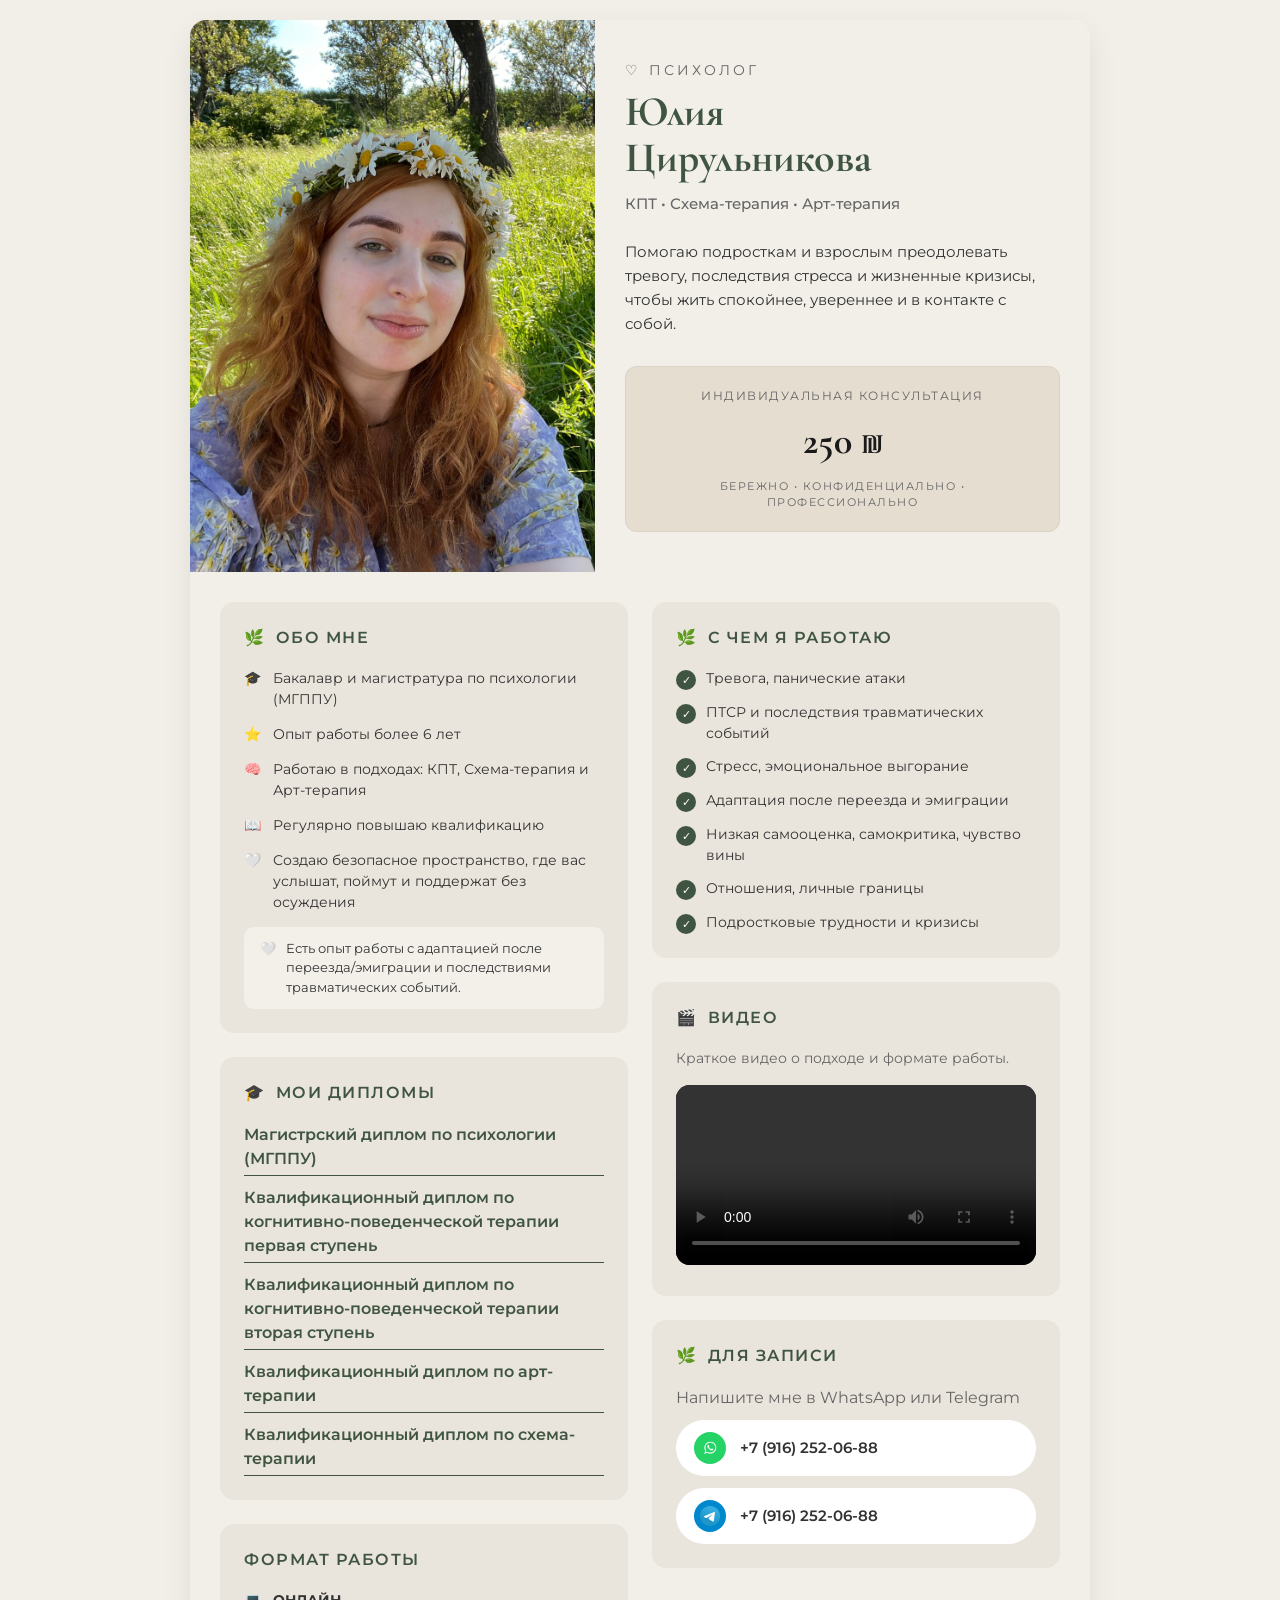
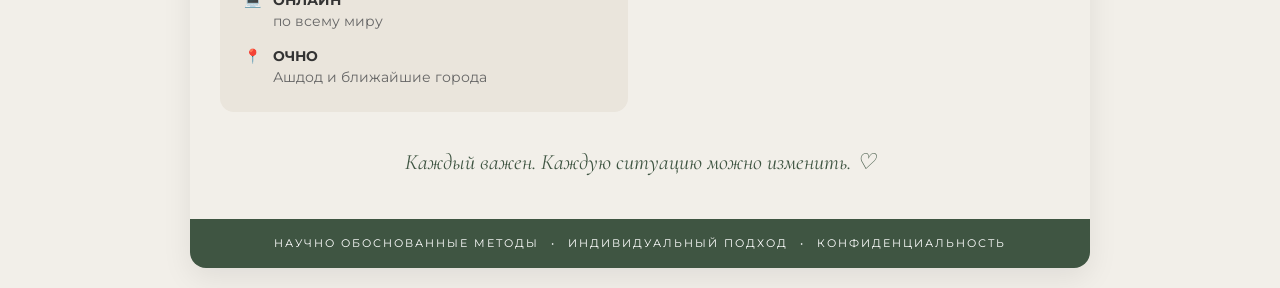
==== commit 686b53b0: "Added video and png icons for telegram amd watsapp" ====
--- a/index.html
+++ b/index.html
@@ -136,6 +136,16 @@
                     </ul>
                 </div>
 
+                <!-- Video -->
+                <div class="card">
+                    <h2 class="card-title"><span>🎬</span> Видео</h2>
+                    <p class="video-note">Краткое видео о подходе и формате работы.</p>
+                    <video controls preload="metadata" class="video-player">
+                        <source src="assets/video_2026-08-12_20-40-15.mp4" type="video/mp4">
+                        Ваш браузер не поддерживает видео.
+                    </video>
+                </div>
+
                 <!-- Contacts -->
                 <div class="card">
                     <h2 class="card-title"><span>🌿</span> Для записи</h2>
@@ -143,11 +153,15 @@
                     
                     <div class="contact-list">
                         <a href="https://wa.me/79162520688" class="contact-btn whatsapp" target="_blank">
-                            <span class="btn-icon">💬</span>
+                            <span class="btn-icon">
+                                <img src="assets/whatsapp_logo_icon_147205.png" alt="WhatsApp" class="contact-icon">
+                            </span>
                             <span>+7 (916) 252-06-88</span>
                         </a>
                         <a href="https://t.me/+79162520688" class="contact-btn telegram" target="_blank">
-                            <span class="btn-icon">✈</span>
+                            <span class="btn-icon">
+                                <img src="assets/telegram_logo_icon_147228.png" alt="Telegram" class="contact-icon">
+                            </span>
                             <span>+7 (916) 252-06-88</span>
                         </a>
                     </div>
--- a/css/style.css
+++ b/css/style.css
@@ -311,8 +311,28 @@
     display: flex;
     align-items: center;
     justify-content: center;
-    color: white;
-    font-size: 16px;
+    overflow: hidden;
+    background-color: transparent;
+}
+
+.contact-icon {
+    width: 20px;
+    height: 20px;
+    display: block;
+    object-fit: contain;
+}
+
+.video-player {
+    width: 100%;
+    border-radius: 14px;
+    max-height: 420px;
+    background-color: #000;
+}
+
+.video-note {
+    margin-bottom: 16px;
+    font-size: 14px;
+    color: var(--text-muted);
 }
 
 .whatsapp .btn-icon { background-color: #25D366; }
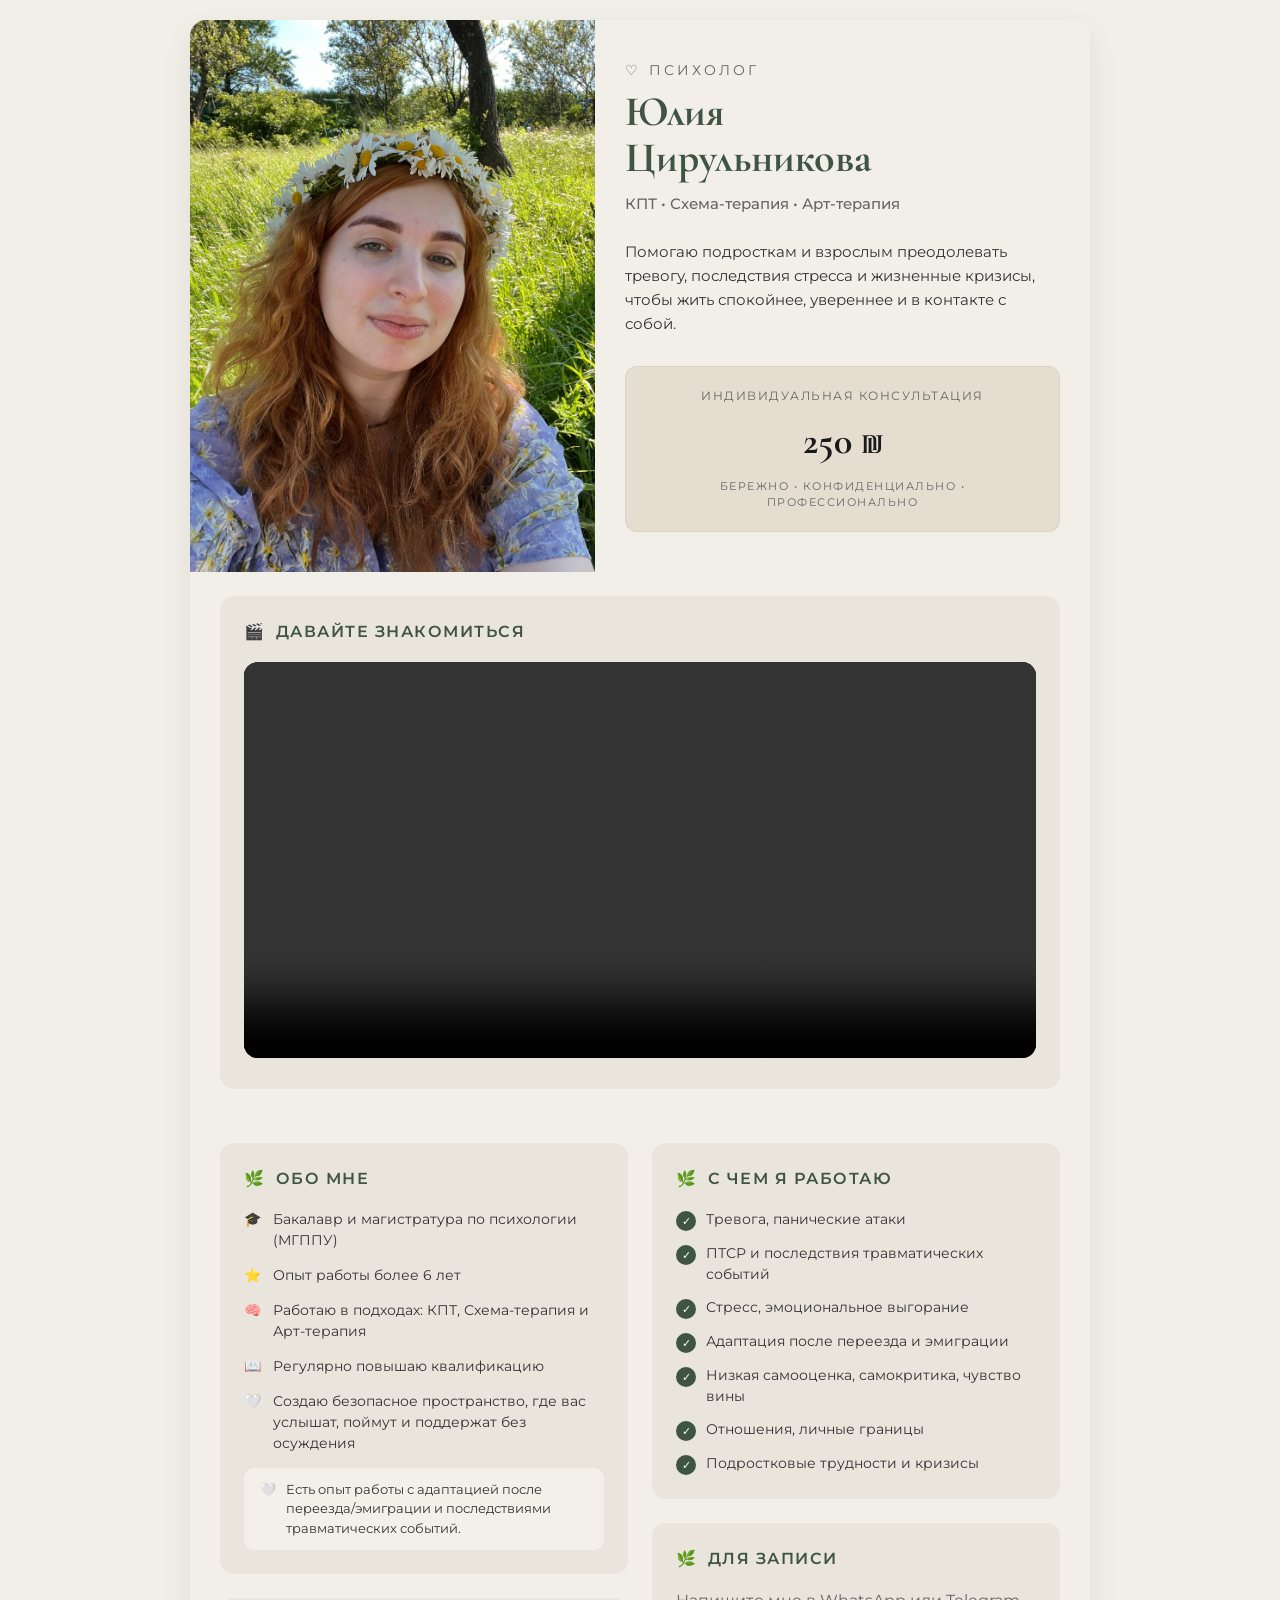
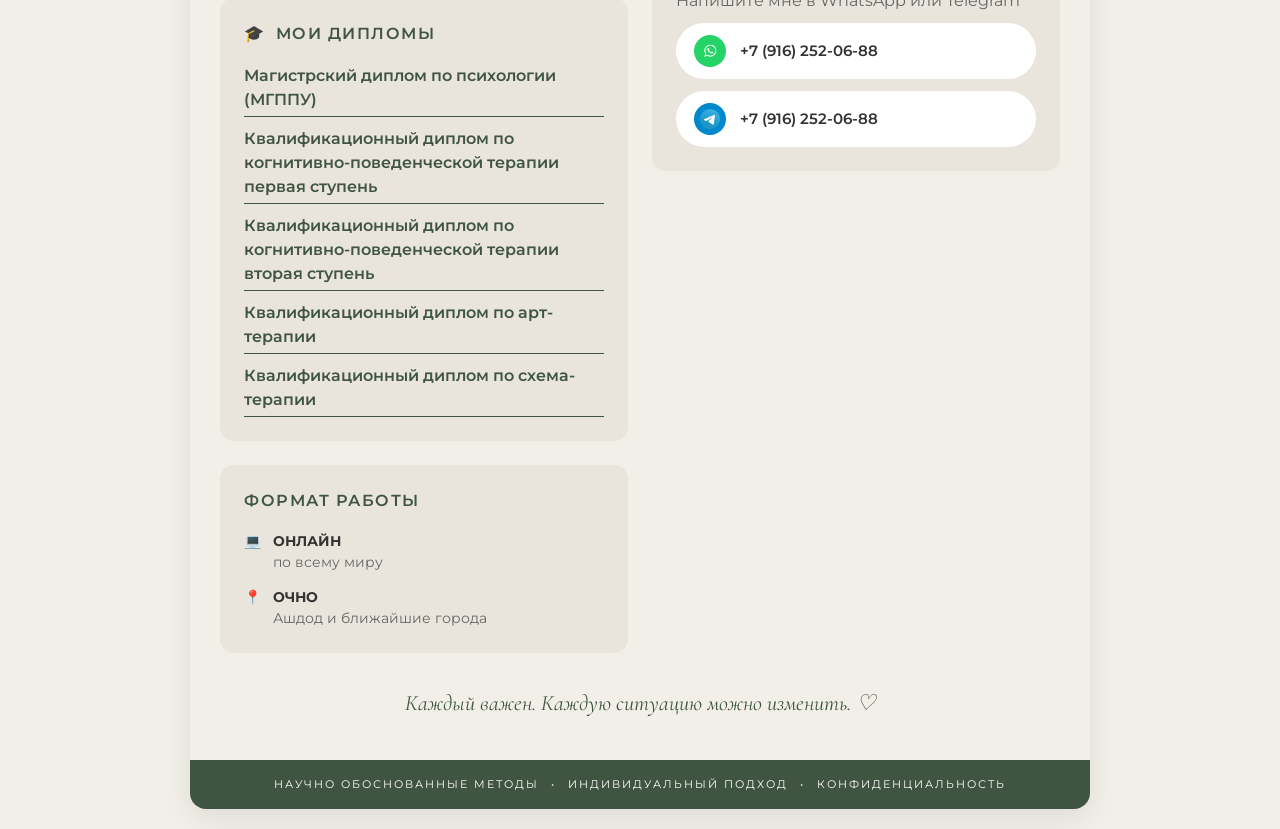
==== commit 7c737294: "Fixed style" ====
--- a/index.html
+++ b/index.html
@@ -45,6 +45,15 @@
                 </div>
             </div>
         </section>
+
+        <!-- Video Section -->
+        <div class="card video-top-card">
+            <h2 class="card-title"><span>🎬</span>Давайте знакомиться</h2>
+            <video controls preload="metadata" class="video-player">
+                <source src="assets/video_2026-08-12_20-40-15.mp4" type="video/mp4">
+                Ваш браузер не поддерживает видео.
+            </video>
+        </div>
 
         <!-- Main Content Grid -->
         <div class="main-grid">
@@ -136,16 +145,6 @@
                     </ul>
                 </div>
 
-                <!-- Video -->
-                <div class="card">
-                    <h2 class="card-title"><span>🎬</span> Видео</h2>
-                    <p class="video-note">Краткое видео о подходе и формате работы.</p>
-                    <video controls preload="metadata" class="video-player">
-                        <source src="assets/video_2026-08-12_20-40-15.mp4" type="video/mp4">
-                        Ваш браузер не поддерживает видео.
-                    </video>
-                </div>
-
                 <!-- Contacts -->
                 <div class="card">
                     <h2 class="card-title"><span>🌿</span> Для записи</h2>
--- a/css/style.css
+++ b/css/style.css
@@ -335,6 +335,10 @@
     color: var(--text-muted);
 }
 
+.video-top-card {
+    margin: 24px 30px;
+}
+
 .whatsapp .btn-icon { background-color: #25D366; }
 .telegram .btn-icon { background-color: #0088cc; }
 
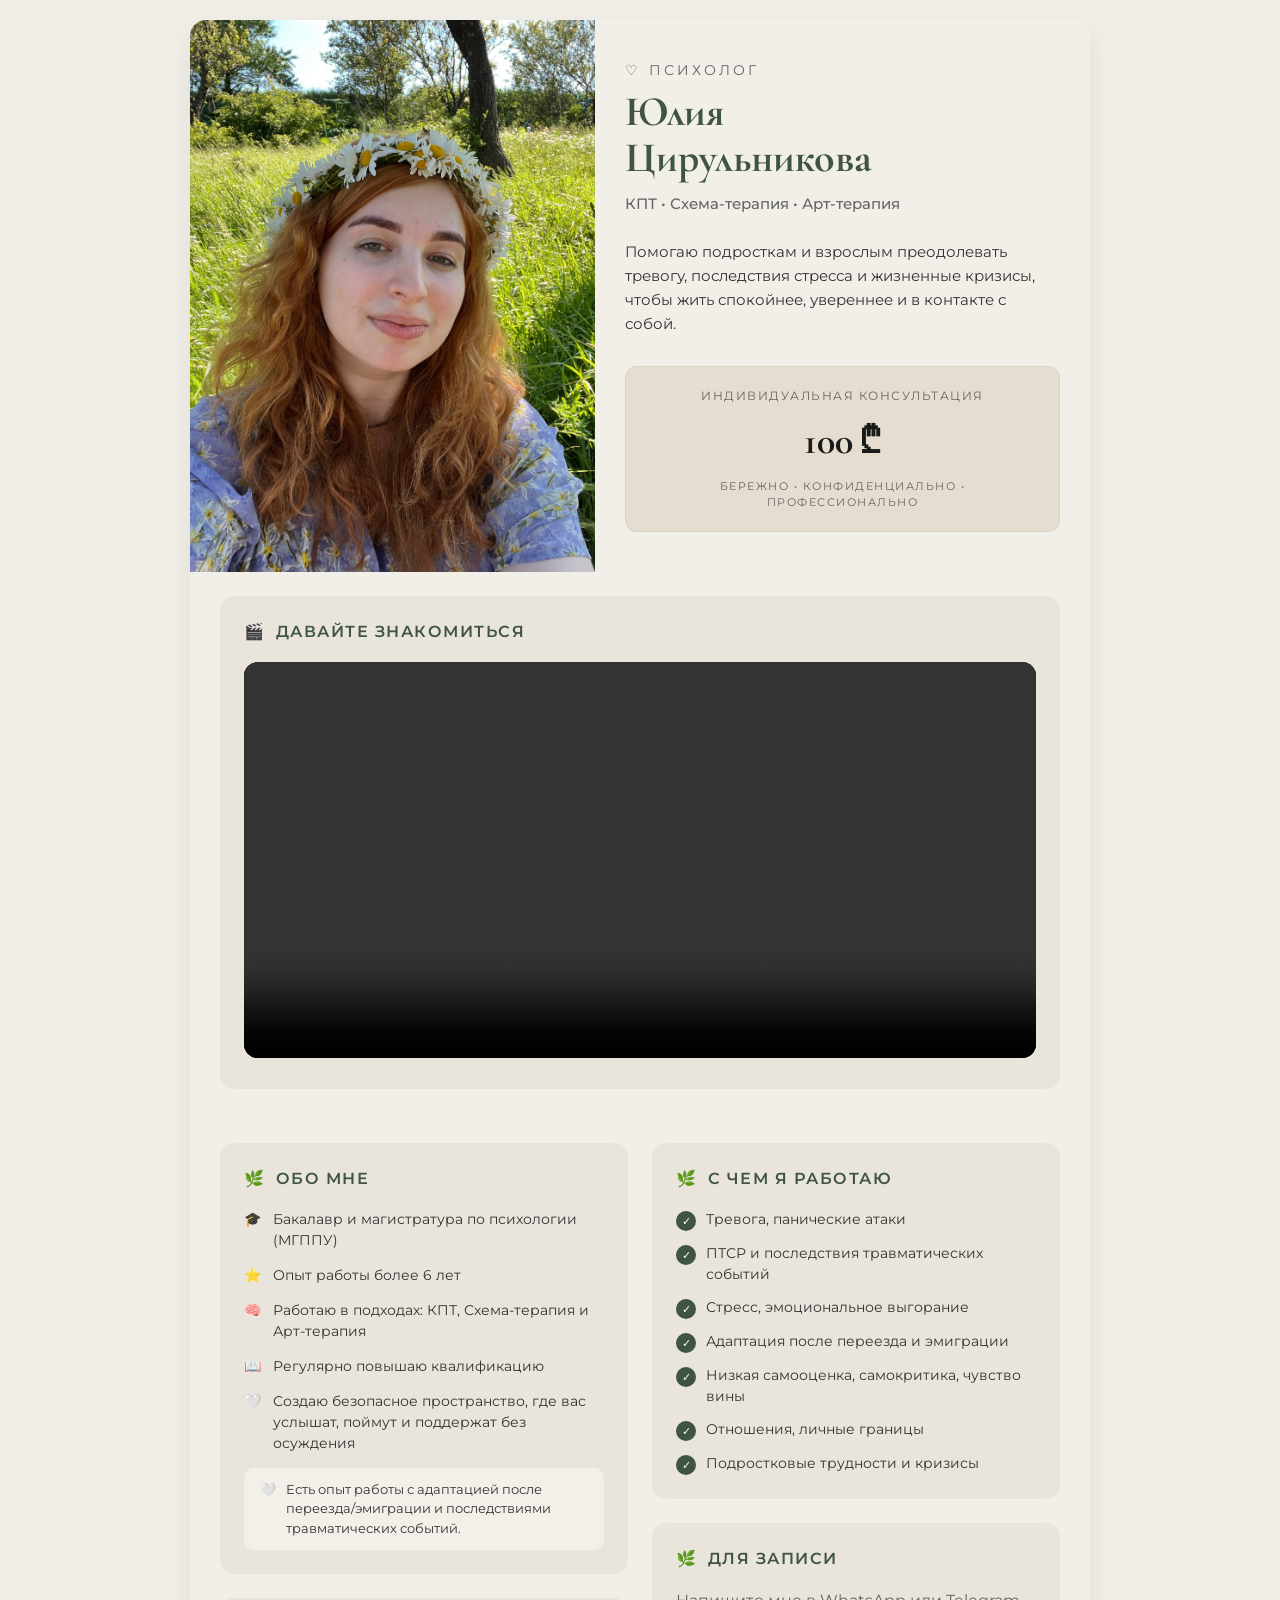
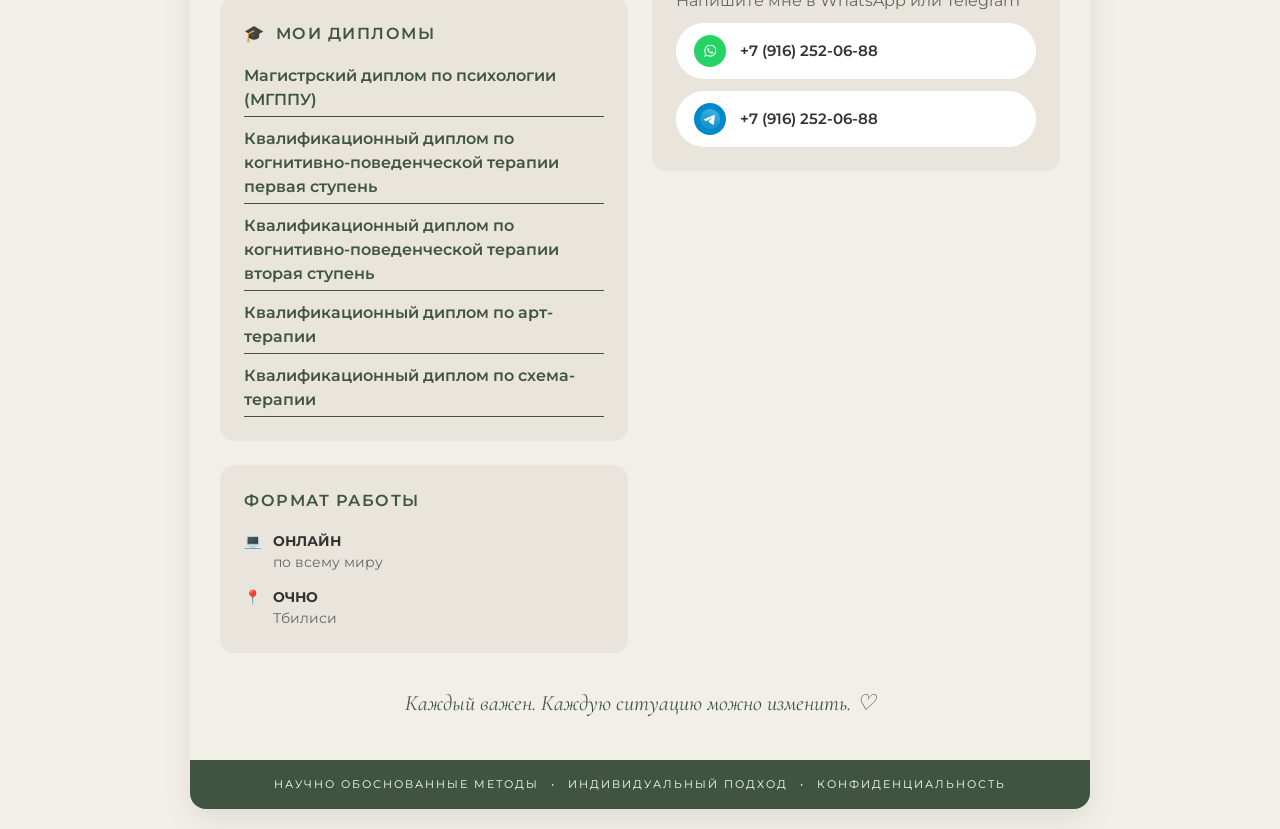
==== commit a170f91e: "Changed location and price" ====
--- a/index.html
+++ b/index.html
@@ -40,7 +40,7 @@
                 
                 <div class="price-card">
                     <div class="type">Индивидуальная консультация</div>
-                    <div class="amount">250 ₪</div>
+                    <div class="amount">100 ₾</div>
                     <div class="values">Бережно • Конфиденциально • Профессионально</div>
                 </div>
             </div>
@@ -120,7 +120,7 @@
                             <span class="icon">📍</span>
                             <div>
                                 <strong>ОЧНО</strong><br>
-                                <span class="muted-text">Ашдод и ближайшие города</span>
+                                <span class="muted-text">Тбилиси</span>
                             </div>
                         </li>
                     </ul>
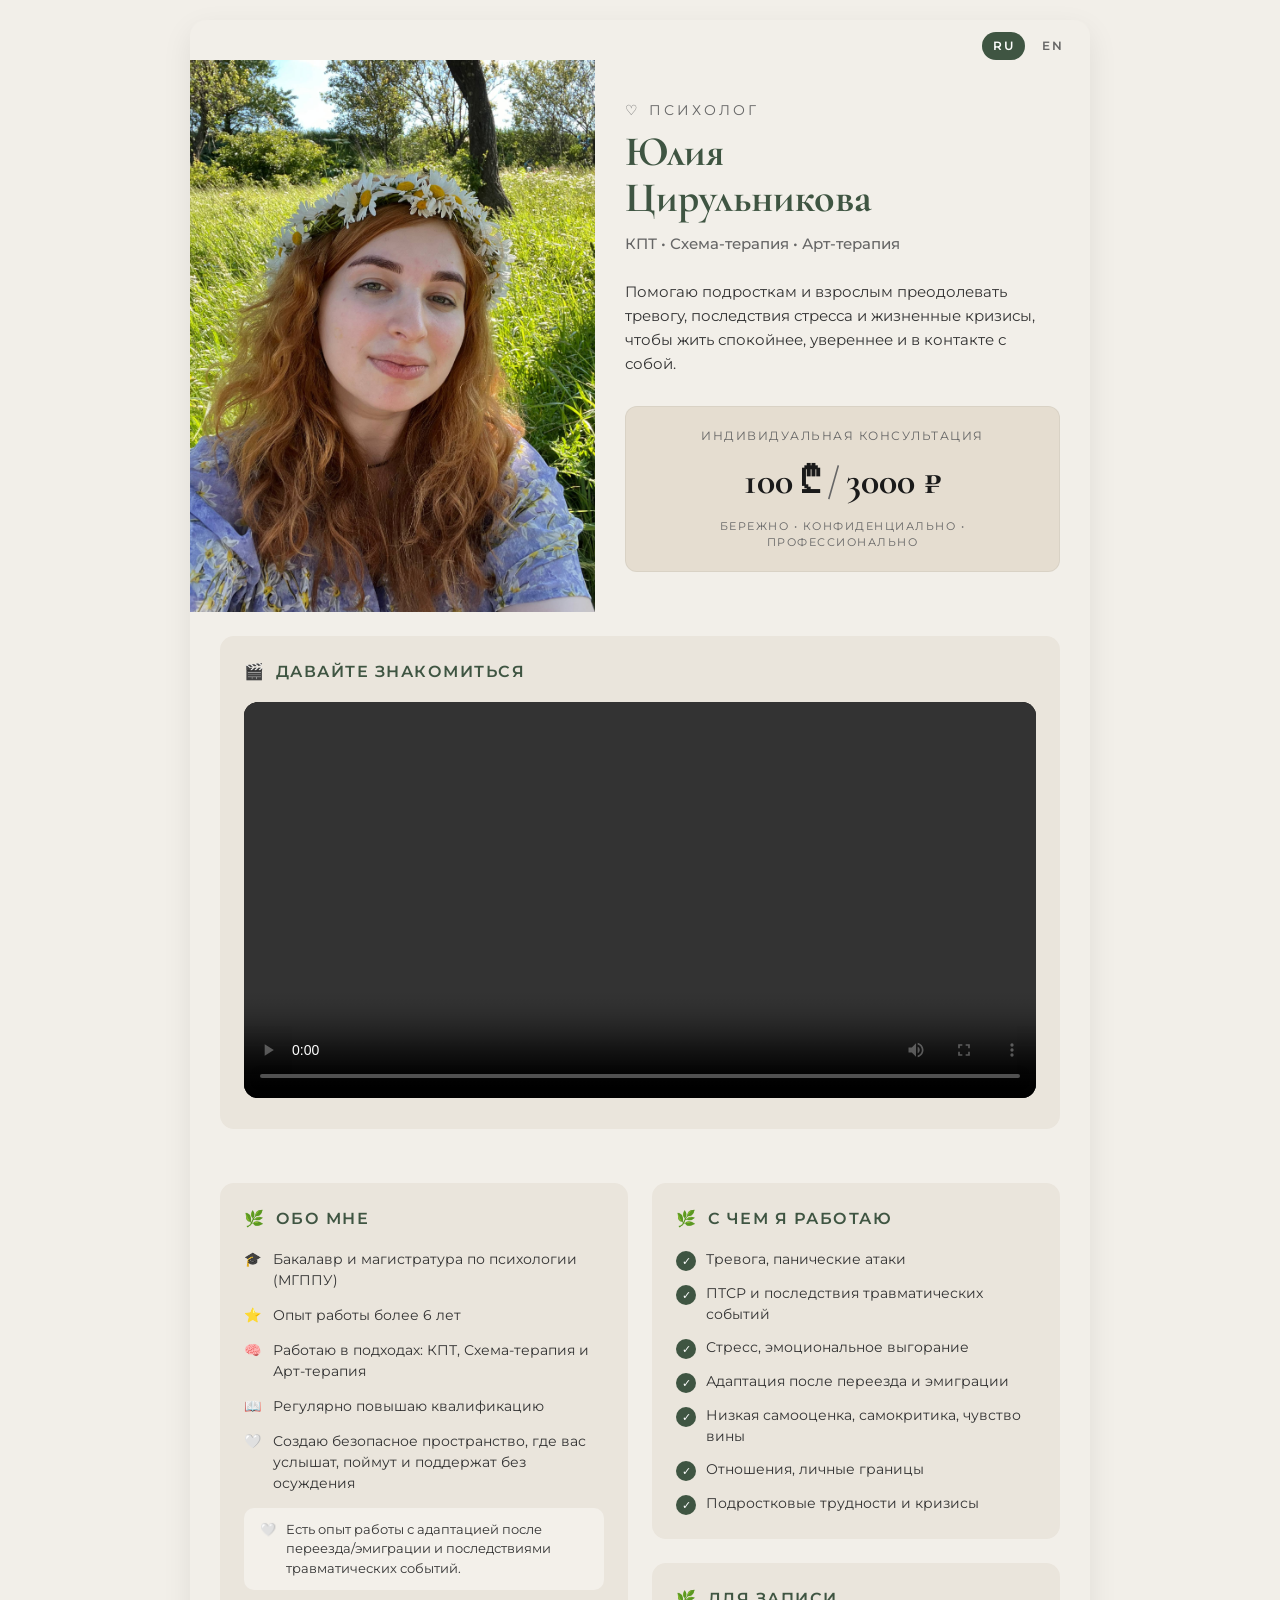
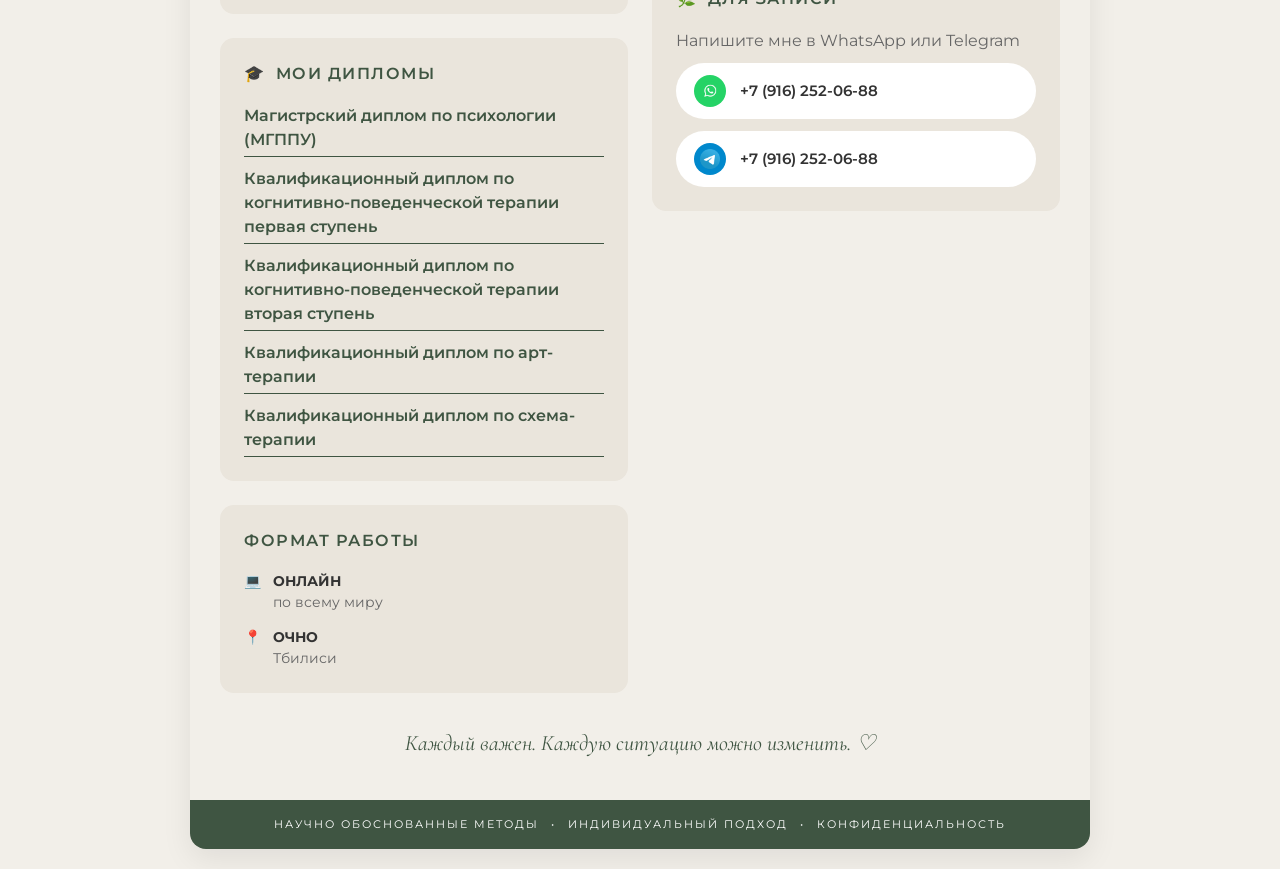
==== commit 91699dc1: "Added english version and ruble price" ====
--- a/index.html
+++ b/index.html
@@ -16,11 +16,18 @@
     <link rel="preconnect" href="https://fonts.googleapis.com">
     <link rel="preconnect" href="https://fonts.gstatic.com" crossorigin>
     <link href="https://fonts.googleapis.com/css2?family=Cormorant+Garamond:ital,wght@0,500;0,600;0,700;1,400&family=Montserrat:wght@300;400;500;600;700&display=swap" rel="stylesheet">
+    <link rel="alternate" hreflang="ru" href="https://iuliiatsirulnikova.com/">
+    <link rel="alternate" hreflang="en" href="https://iuliiatsirulnikova.com/en/">
     <link rel="stylesheet" href="css/style.css">
 </head>
 <body>
 
     <div class="container">
+
+        <nav class="lang-switch" aria-label="Язык / Language">
+            <a href="./" class="active" lang="ru" aria-current="page">RU</a>
+            <a href="en/" lang="en">EN</a>
+        </nav>
         
         <!-- Hero Header -->
         <section class="hero">
@@ -40,7 +47,7 @@
                 
                 <div class="price-card">
                     <div class="type">Индивидуальная консультация</div>
-                    <div class="amount">100 ₾</div>
+                    <div class="amount">100 ₾ <span class="amount-sep">/</span> 3000 ₽</div>
                     <div class="values">Бережно • Конфиденциально • Профессионально</div>
                 </div>
             </div>
--- a/css/style.css
+++ b/css/style.css
@@ -380,3 +380,42 @@
         font-size: 34px;
     }
 }
+
+/* Language Switch */
+.lang-switch {
+    display: flex;
+    justify-content: flex-end;
+    gap: 6px;
+    padding: 12px 16px 0;
+}
+
+.lang-switch a {
+    font-size: 12px;
+    font-weight: 600;
+    letter-spacing: 1.5px;
+    color: var(--text-muted);
+    text-decoration: none;
+    padding: 4px 10px;
+    border-radius: 20px;
+    border: 1px solid transparent;
+}
+
+.lang-switch a:hover,
+.lang-switch a:focus {
+    color: var(--green-dark);
+    border-color: var(--green-dark);
+}
+
+.lang-switch a.active {
+    background-color: var(--green-dark);
+    color: var(--white);
+}
+
+.price-card .amount {
+    flex-wrap: wrap;
+}
+
+.price-card .amount-sep {
+    color: var(--text-muted);
+    font-weight: 500;
+}
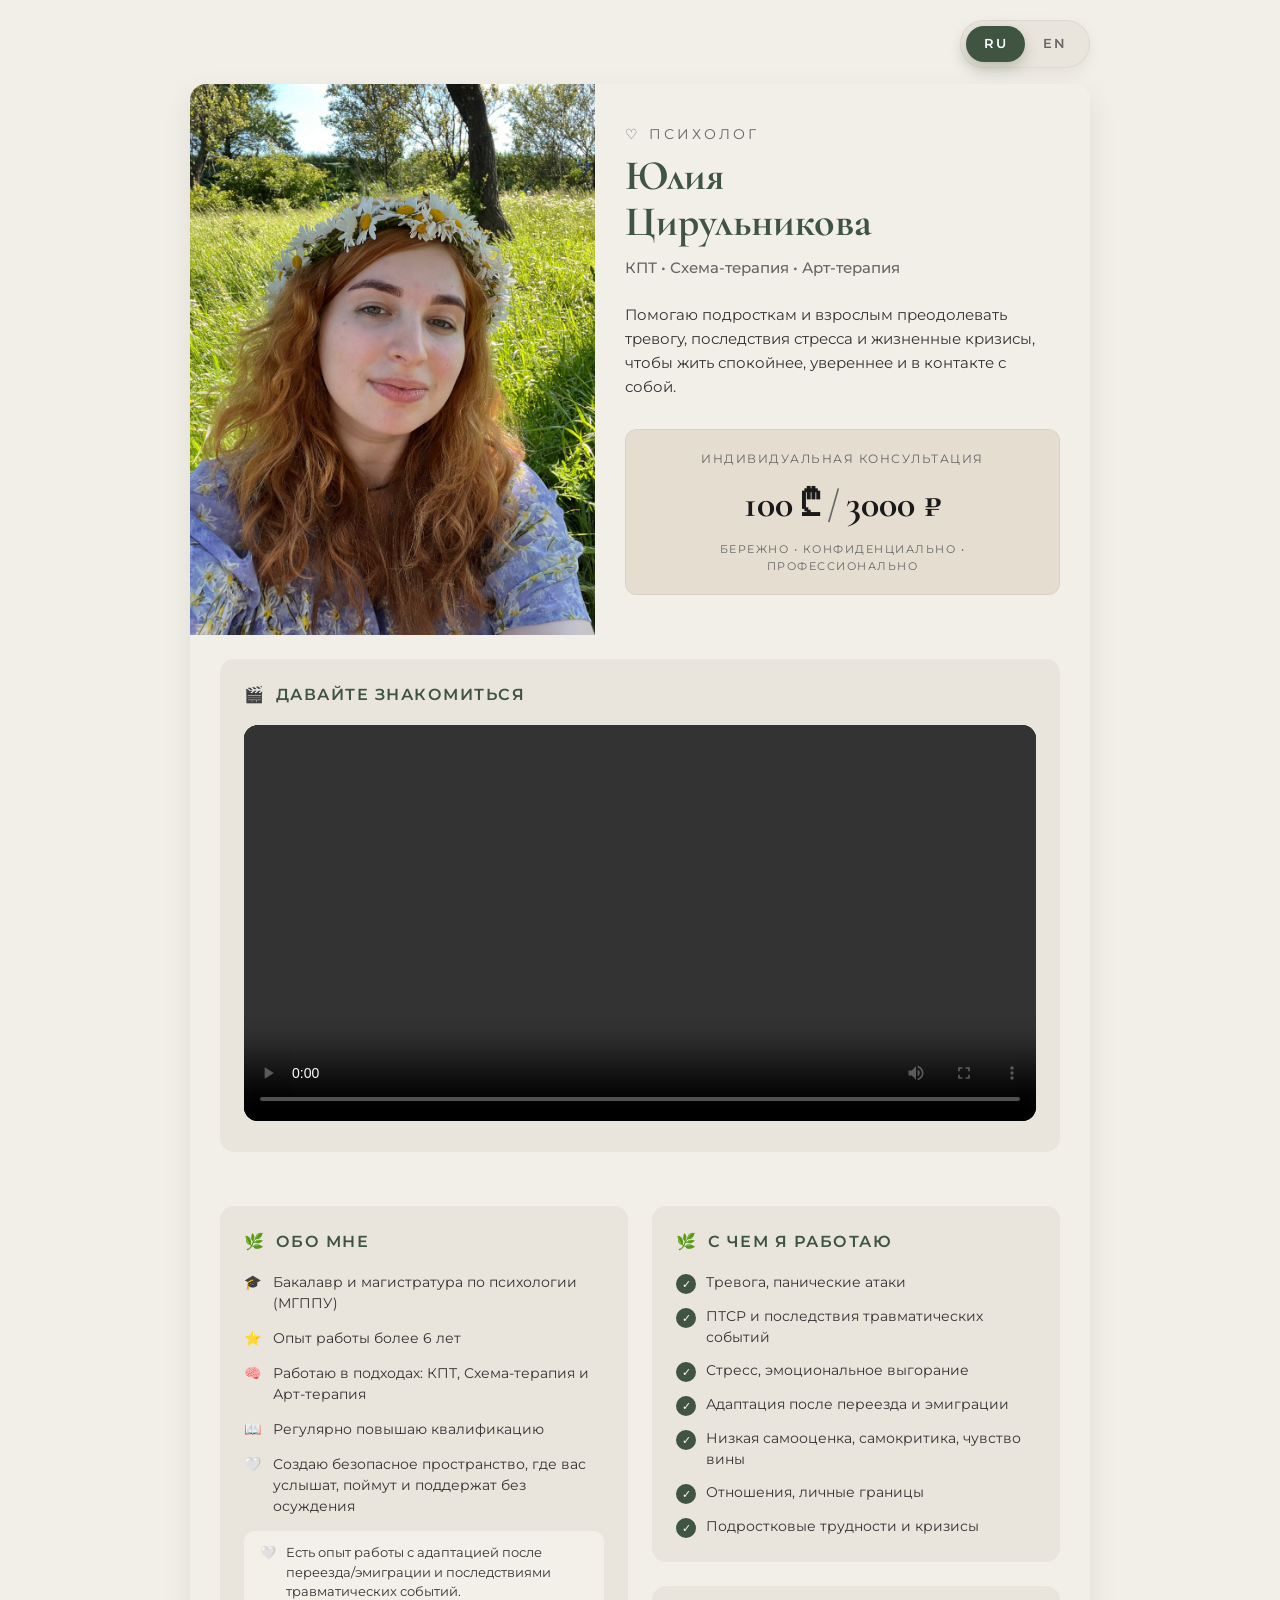
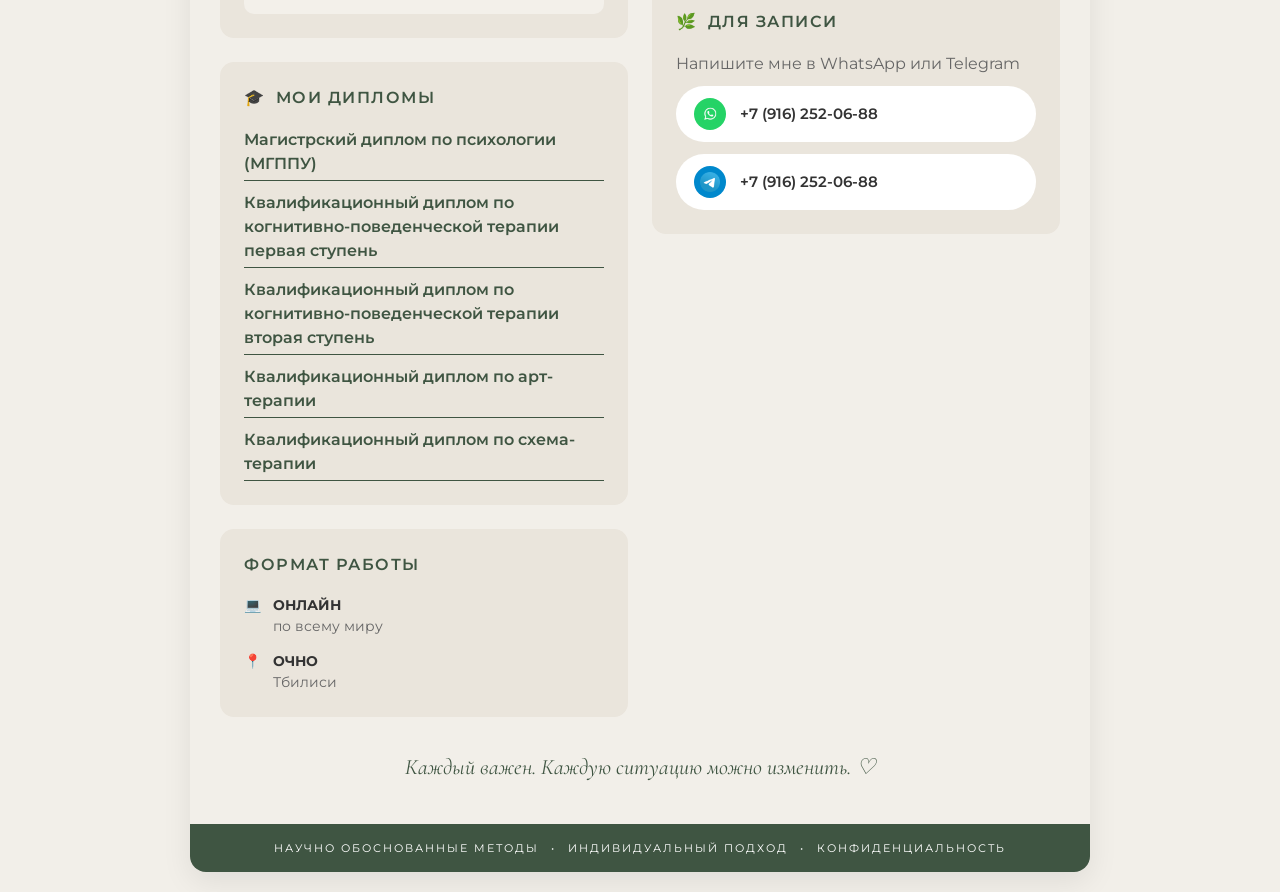
==== commit 3fde376d: "Fix toggle stile" ====
--- a/index.html
+++ b/index.html
@@ -22,12 +22,15 @@
 </head>
 <body>
 
+    <header class="topbar">
+        <nav class="language-toggle" aria-label="Язык / Language">
+            <a href="./" class="lang-btn active" aria-current="page" lang="ru">RU</a>
+            <a href="en/" class="lang-btn" lang="en">EN</a>
+        </nav>
+    </header>
+
     <div class="container">
 
-        <nav class="lang-switch" aria-label="Язык / Language">
-            <a href="./" class="active" lang="ru" aria-current="page">RU</a>
-            <a href="en/" lang="en">EN</a>
-        </nav>
         
         <!-- Hero Header -->
         <section class="hero">
--- a/css/style.css
+++ b/css/style.css
@@ -25,7 +25,8 @@
     line-height: 1.5;
     padding: 20px 10px;
     display: flex;
-    justify-content: center;
+    flex-direction: column;
+    align-items: center;
     -webkit-text-size-adjust: 100%;
     text-size-adjust: 100%;
 }
@@ -381,34 +382,44 @@
     }
 }
 
-/* Language Switch */
-.lang-switch {
+/* Language Toggle */
+.topbar {
+    max-width: 900px;
+    width: 100%;
     display: flex;
     justify-content: flex-end;
-    gap: 6px;
-    padding: 12px 16px 0;
-}
-
-.lang-switch a {
-    font-size: 12px;
+    margin-bottom: 16px;
+}
+
+.language-toggle {
+    display: inline-flex;
+    padding: 5px;
+    border-radius: 999px;
+    background-color: var(--card-bg);
+    border: 1px solid rgba(0,0,0,0.05);
+    box-shadow: 0 6px 16px rgba(0,0,0,0.06);
+}
+
+.lang-btn {
+    color: var(--text-muted);
+    text-decoration: none;
+    border-radius: 999px;
+    padding: 8px 18px;
+    font-size: 13px;
     font-weight: 600;
     letter-spacing: 1.5px;
-    color: var(--text-muted);
-    text-decoration: none;
-    padding: 4px 10px;
-    border-radius: 20px;
-    border: 1px solid transparent;
-}
-
-.lang-switch a:hover,
-.lang-switch a:focus {
+    transition: all 0.2s ease;
+}
+
+.lang-btn:hover,
+.lang-btn:focus {
     color: var(--green-dark);
-    border-color: var(--green-dark);
-}
-
-.lang-switch a.active {
+}
+
+.lang-btn.active {
     background-color: var(--green-dark);
     color: var(--white);
+    box-shadow: 0 6px 14px rgba(63,85,66,0.28);
 }
 
 .price-card .amount {
